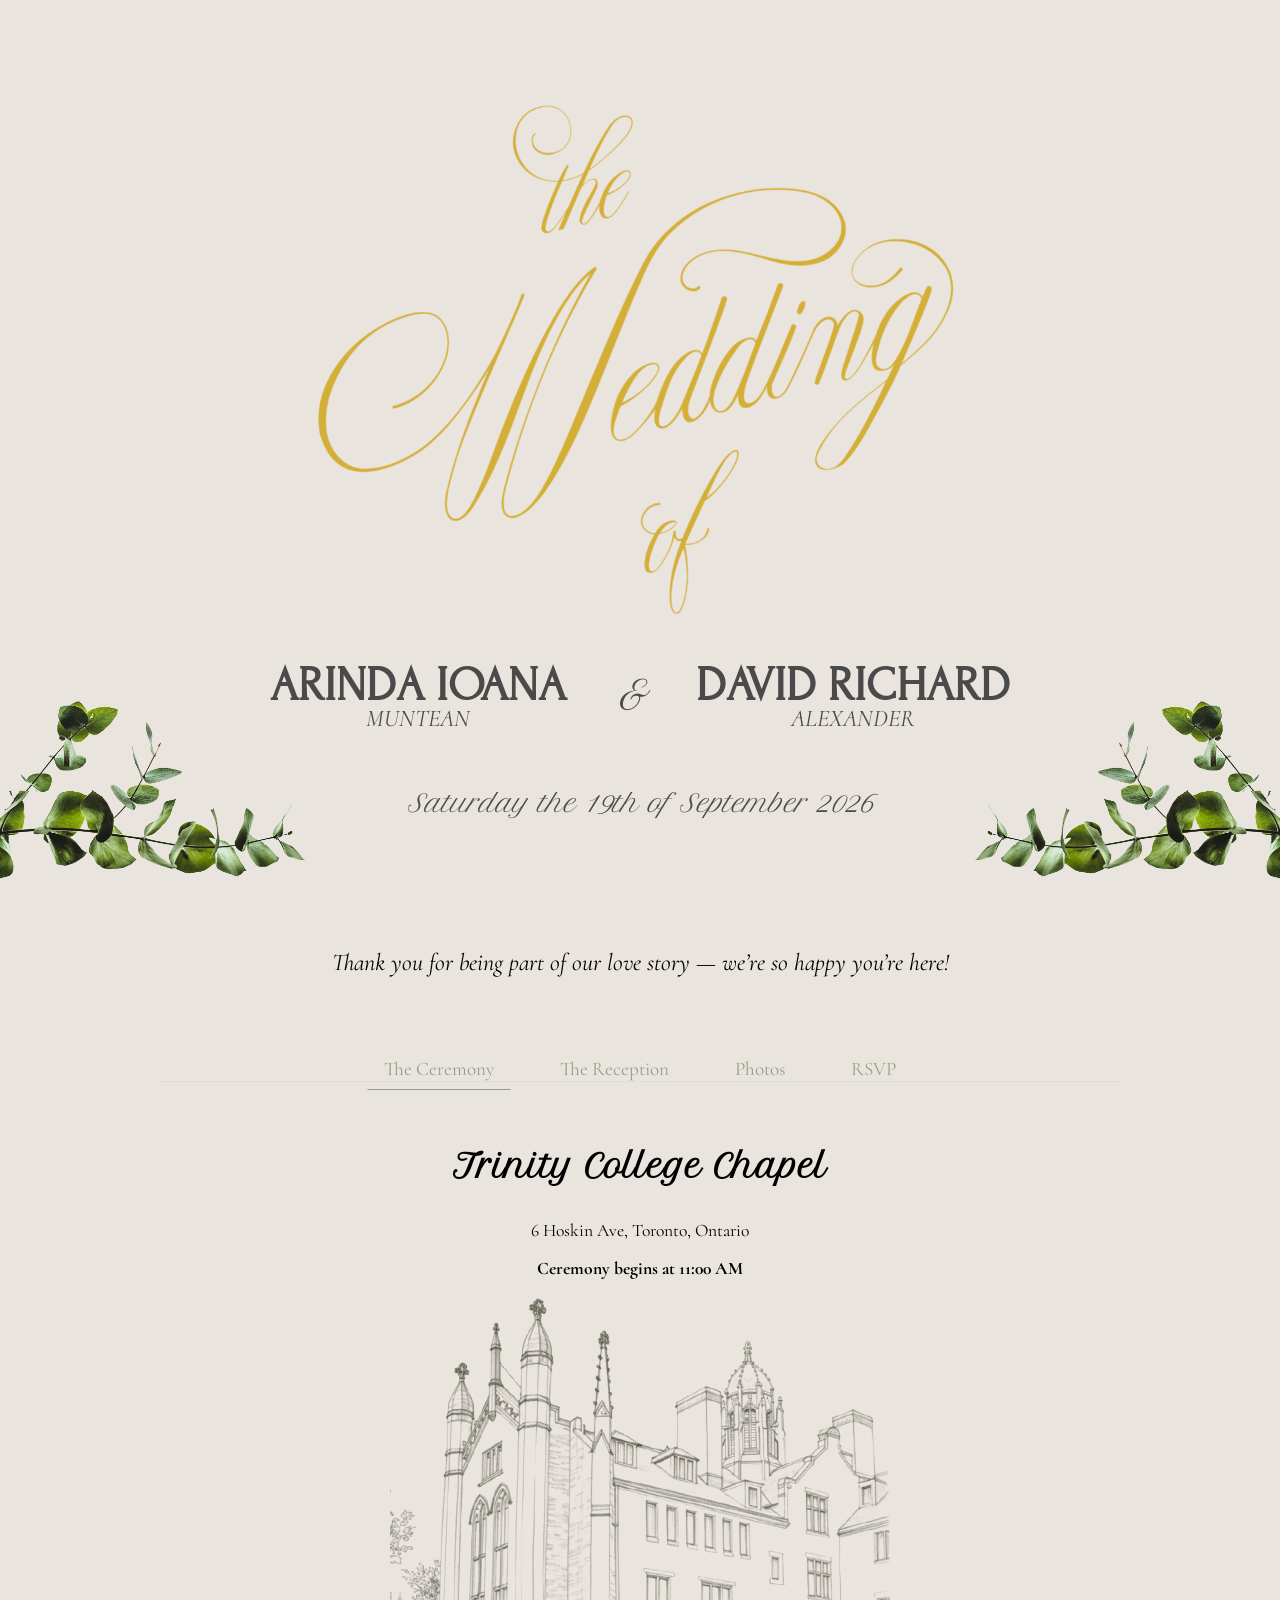
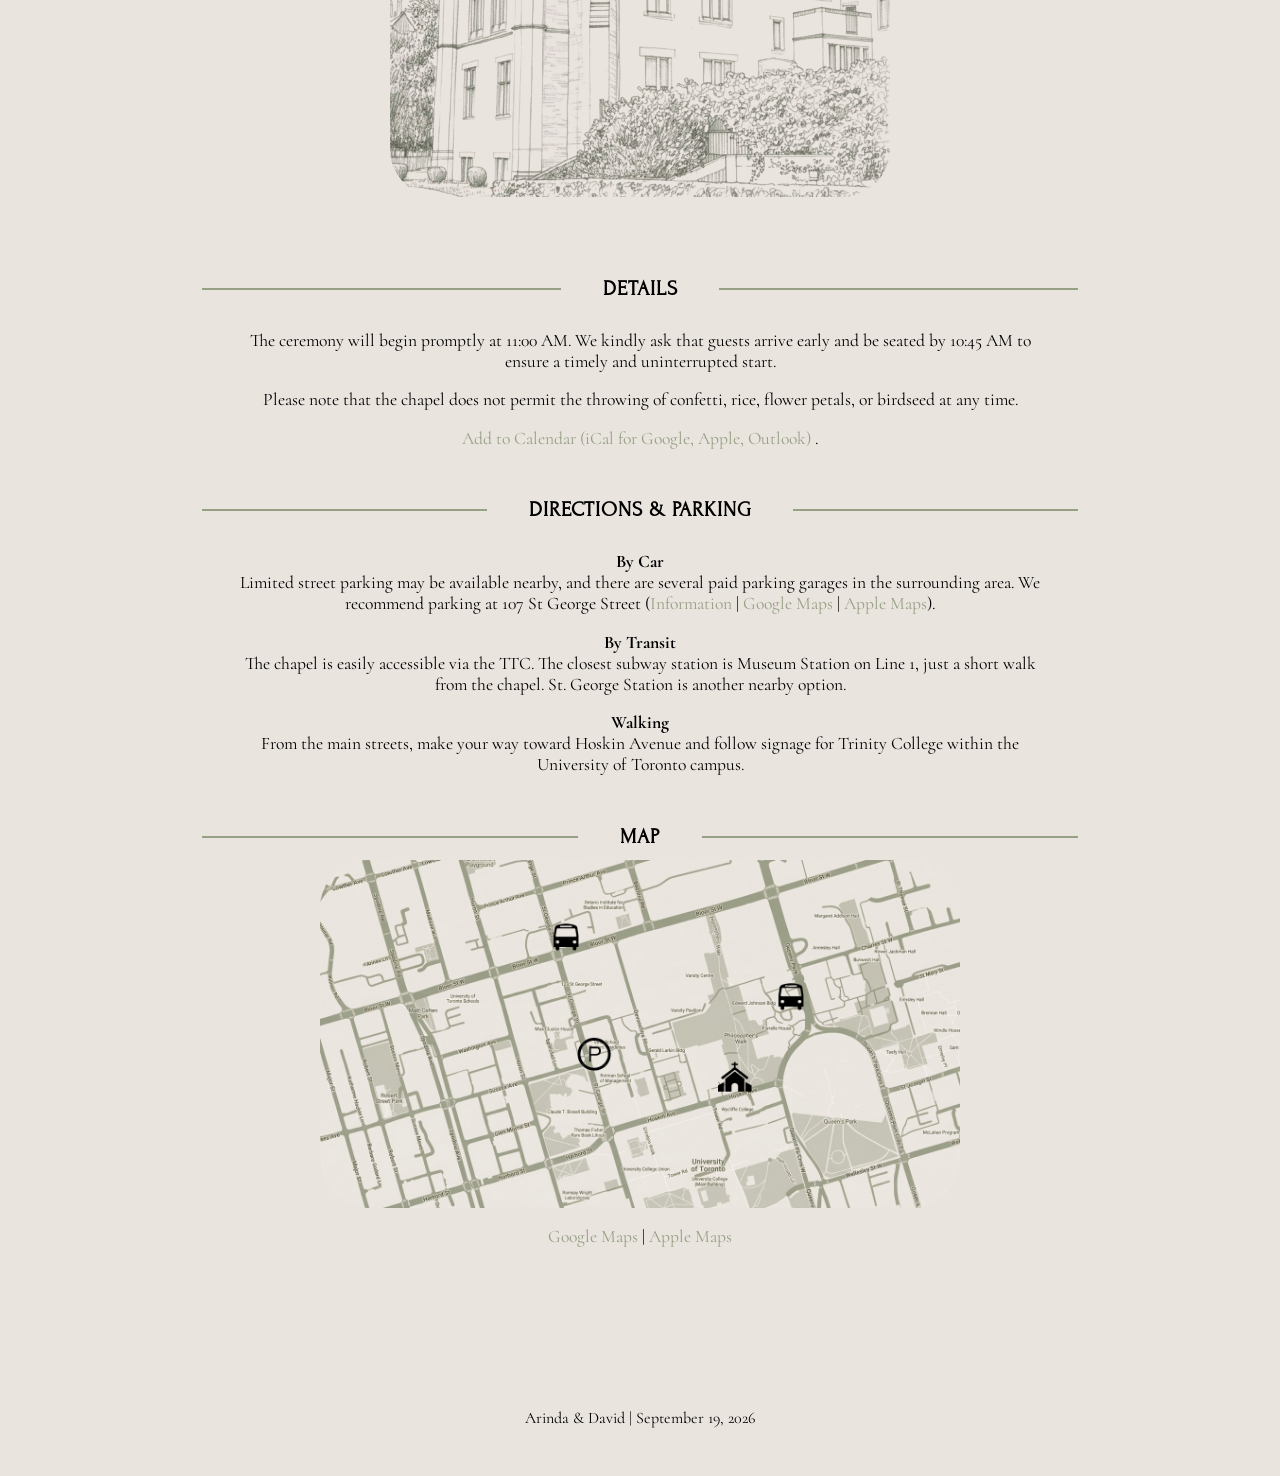
==== information.html @ 199ab69b "Mobile optimization" ====
<!DOCTYPE html>
<html lang="en">
<head>
    <meta charset="UTF-8">
    <meta name="viewport" content="width=device-width, initial-scale=1.0">
    <title>A&D | Invite</title>
    <link rel="stylesheet" href="style.css">
    <link rel="stylesheet" href="ceremony-layout.css">
    <!-- Isometric Grid CSS -->
    <link rel="stylesheet" href="photo_grid/css/normalize.css">
    <!--link rel="stylesheet" href="photo_grid/css/demo.css"-->
    <link rel="stylesheet" href="photo_grid/css/component.css">
    <link rel="stylesheet" href="https://cdnjs.cloudflare.com/ajax/libs/font-awesome/6.4.0/css/all.min.css">
    <link rel="preconnect" href="https://fonts.googleapis.com">
    <link rel="preconnect" href="https://fonts.gstatic.com" crossorigin>
    <link href="https://fonts.googleapis.com/css2?family=Cormorant:wght@400;700&family=Forum&family=Libre+Baskerville:wght@400;700&family=Petit+Formal+Script&display=swap" rel="stylesheet">
</head>
<body>
    <main>
        <section id="hero">
            <img src="images/main.png" alt="Main wedding illustration" class="hero-image">
            <!--div class="hero-image-wrapper">
                <img src="images/main.png" alt="Main wedding illustration" class="hero-image">
            </div-->
            <div class="names">
                <div class="name">
                    <div class="first-name">Arinda Ioana </div>
                    <div class="last-name">Muntean</div>
                </div>
                <span class="ampersand">&amp;</span>
                <div class="name">
                    <div class="first-name">David Richard</div>
                    <div class="last-name">Alexander</div>
                </div>
            </div>
            <br>
            <p class="ampersand" style="font-size: x-large;">Saturday the 19th of September 2026</p>
        </section>


        <p class="last-name" style="font-size: x-large; margin-top: 2em; margin-bottom: 2em;">Thank you for being part of our love story — we’re so happy you’re here!</p>


        <nav class="tab-nav">
            <ul>
                <li>
                    <a href="#ceremony" class="nav-link">
                        The Ceremony
                    </a>
                </li>
                <li>
                    <a href="#reception" class="nav-link">
                        The Reception
                    </a>
                </li>
                <li>
                    <a href="#photos" class="nav-link">
                        Photos
                    </a>
                </li>
                <li>
                    <a href="#registry" class="nav-link">
                        RSVP
                    </a>
                </li>
            </ul>
        </nav>

        <div class="tab-content">
            <section id="ceremony">
                <div class="ceremony-row">
                        <div class="ceremony-main-centered">
                            <div class="ceremony-title center-text" style="font-family: 'Petit Formal Script', cursive; font-size: 2rem; margin-bottom: 0.5em;">
                                <strong>Trinity College Chapel</strong>
                            </div>
                            <div class="ceremony-text center-text">
                                <p>6 Hoskin Ave, Toronto, Ontario</p>
                                <p><strong>Ceremony begins at 11:00 AM</strong></p>
                            </div>
                            <img src="images/chapel_main.png" alt="Trinity College Chapel" class="ceremony-image">
                        </div>
                </div>
                <div class="section-header"><span>Details </span></div>
                <div class="ceremony-details">
                    <p>The ceremony will begin promptly at 11:00 AM. We kindly ask that guests arrive early and be seated by 10:45 AM to ensure a timely and uninterrupted start.</p>
                    <p>Please note that the chapel does not permit the throwing of confetti, rice, flower petals, or birdseed at any time.</p>
                    <p><a href="wedding-invite.ics" download>Add to Calendar (iCal for Google, Apple, Outlook) </a>.</p>
                    <p>
                        
                    </p>
                </div>
                <div class="section-header"><span>Directions & Parking </span></div>
                <div class="ceremony-details">
                        <p><strong>By Car</strong><br> Limited street parking may be available nearby, and there are several paid parking garages in the surrounding area. We recommend parking at 107 St George Street (<a href="https://transportation.utoronto.ca/parking-at-107-stgeorge-st-rotman-school/" target="_blank" rel="noopener">Information </a> | <a href="https://maps.google.com/?q=Parking,+107+St+George+St,+Toronto,+Ontario" target="_blank" rel="noopener">Google Maps</a> | <a href="https://maps.apple.com/?address=107%20St%20George%20St,%20Toronto,%20Ontario" target="_blank" rel="noopener">Apple Maps</a>).</p>
                        <p><strong>By Transit</strong><br> The chapel is easily accessible via the TTC. The closest subway station is Museum Station on Line 1, just a short walk from the chapel. St. George Station is another nearby option.</p>
                        <p><strong>Walking</strong><br> From the main streets, make your way toward Hoskin Avenue and follow signage for Trinity College within the University of Toronto campus.</p>
                </div>
                <div class="section-header"><span>Map</span></div>
                <div class="ceremony-details">
                    <img src="images/chapel_location.png" alt="Trinity College Chapel" class="ceremony-image">
                    <p>
                        <a href="https://maps.google.com/?q=Trinity+College+Chapel,+6+Hoskin+Ave,+Toronto,+Ontario" target="_blank" rel="noopener">Google Maps</a> |
                        <a href="https://maps.apple.com/?address=6%20Hoskin%20Ave,%20Toronto,%20Ontario" target="_blank" rel="noopener">Apple Maps</a>
                    </p>
                </div>
            </section>

            <section id="reception">
                <div class="ceremony-row">
                        <div class="ceremony-main-centered">
                            <div class="ceremony-title center-text" style="font-family: 'Petit Formal Script', cursive; font-size: 2rem; margin-bottom: 0.5em;">
                                <strong>Oretta King West</strong>
                            </div>
                            <div class="ceremony-text center-text">
                                <p>633 King St W, Toronto, Ontario</p>
                                <p><strong>Festivities begin at 2:00 PM</strong></p>
                            </div>
                            <img src="images/reception_main.png" alt="Oretta King West" class="ceremony-image">
                        </div>
                </div>
                <div class="section-header"><span>Details </span></div>
                <div class="ceremony-details">
                    <p>We’re excited to continue the celebration at Oretta, in Toronto’s King West neighbourhood. </p>
                    <p>The reception will begin at 2:00 PM and will include a cocktail hour, followed by a late lunch and dessert. The celebration will conclude at 6:00 PM. We look forward to celebrating, dining, and spending a joyful afternoon together!</p>
                    <p>
                        <a href="reception-invite.ics" download>Add to Calendar (Google, Apple, Outlook)</a>
                    </p>
                </div>
                <div class="section-header"><span>Directions & Parking </span></div>
                <div class="ceremony-details">
                        <p><strong>By Car</strong><br> Oretta is located on King Street West, near Bathurst Street. A public underground parking garage is available just east of the venue at 621 King Street West - Lot #505. Additional parking is available in a garage attached to 650 King Street West - Lot #504, adjacent to the venue.</p>
                        <p><strong>By Transit</strong><br> The venue is accessible via the TTC. The King streetcar runs along King Street West and stops within a short walk of the venue.</p>
                </div>
                <div class="section-header"><span>Map</span></div>
                <div class="ceremony-details">
                    <img src="images/reception_location.png" alt="Trinity College Chapel" class="ceremony-image">
                    <p>
                        <a href="https://maps.google.com/?q=Oretta+King+West,+633+King+St+W,+Toronto,+Ontario" target="_blank" rel="noopener">Google Maps</a> |
                        <a href="https://maps.apple.com/?address=633%20King%20St%20W,%20Toronto,%20Ontario" target="_blank" rel="noopener">Apple Maps</a>
                    </p>
                </div>
            </section>

            <section id="photos" style="max-width: 100%;">
                <div class="ceremony-row">
                        <div class="ceremony-main-centered">
                            <div class="ceremony-title center-text" style="font-family: 'Petit Formal Script', cursive; font-size: 2rem; margin-bottom: 0.5em;">
                                <strong>Photos</strong>
                            </div>
                            <div class="ceremony-text center-text">
                                <p>We’ll be sharing a photo gallery below —please feel free to upload your own photos from the day. Stay tuned as we’ll also be adding our photos once they’re ready!</p>
                            </div>
                        </div>
                </div>
                <div class="ceremony-details section--intro" style="overflow:hidden;">
                    <div class="isolayer isolayer--deco1 isolayer--shadow">
					<ul class="grid">
						<li class="grid__item">
							<a class="grid__link" href="photo_grid/img/1.jpg"><div class="layer"></div><div class="layer"></div><div class="layer"></div><img class="grid__img layer" src="img/Dribbble/1.png" alt="01" /></a>
						</li>
						<li class="grid__item">
							<a class="grid__link" href="photo_grid/img/2.jpg"><div class="layer"></div><div class="layer"></div><div class="layer"></div><img class="grid__img layer" src="img/Dribbble/2.png" alt="02" /></a>
						</li>
						<li class="grid__item">
							<a class="grid__link" href="photo_grid/img/3.jpg"><div class="layer"></div><div class="layer"></div><div class="layer"></div><img class="grid__img layer" src="img/Dribbble/3.png" alt="03" /></a>
						</li>
						<li class="grid__item">
							<a class="grid__link" href="photo_grid/img/4.jpg"><div class="layer"></div><div class="layer"></div><div class="layer"></div><img class="grid__img layer" src="img/Dribbble/4.png" alt="04" /></a>
						</li>
						<li class="grid__item">
							<a class="grid__link" href="photo_grid/img/5.jpg"><div class="layer"></div><div class="layer"></div><div class="layer"></div><img class="grid__img layer" src="img/Dribbble/5.png" alt="05" /></a>
						</li>
						<li class="grid__item">
							<a class="grid__link" href="photo_grid/img/6.jpg"><div class="layer"></div><div class="layer"></div><div class="layer"></div><img class="grid__img layer" src="img/Dribbble/6.png" alt="06" /></a>
						</li>
						<li class="grid__item">
							<a class="grid__link" href="photo_grid/img/7.jpg"><div class="layer"></div><div class="layer"></div><div class="layer"></div><img class="grid__img layer" src="img/Dribbble/7.png" alt="07" /></a>
						</li>
						<li class="grid__item">
							<a class="grid__link" href="photo_grid/img/8.jpg"><div class="layer"></div><div class="layer"></div><div class="layer"></div><img class="grid__img layer" src="img/Dribbble/8.png" alt="08" /></a>
						</li>
						<li class="grid__item">
							<a class="grid__link" href="photo_grid/img/9.jpg"><div class="layer"></div><div class="layer"></div><div class="layer"></div><img class="grid__img layer" src="img/Dribbble/9.png" alt="09" /></a>
						</li>
						<li class="grid__item">
							<a class="grid__link" href="photo_grid/img/2.jpg"><div class="layer"></div><div class="layer"></div><div class="layer"></div><img class="grid__img layer" src="img/Dribbble/2.png" alt="02" /></a>
						</li>
						<li class="grid__item">
							<a class="grid__link" href="photo_grid/img/3.jpg"><div class="layer"></div><div class="layer"></div><div class="layer"></div><img class="grid__img layer" src="img/Dribbble/3.png" alt="03" /></a>
						</li>
						<li class="grid__item">
							<a class="grid__link" href="photo_grid/img/4.jpg"><div class="layer"></div><div class="layer"></div><div class="layer"></div><img class="grid__img layer" src="img/Dribbble/4.png" alt="04" /></a>
						</li>
						<li class="grid__item">
							<a class="grid__link" href="photo_grid/img/5.jpg"><div class="layer"></div><div class="layer"></div><div class="layer"></div><img class="grid__img layer" src="img/Dribbble/5.png" alt="05" /></a>
						</li>
						<li class="grid__item">
							<a class="grid__link" href="photo_grid/img/6.jpg"><div class="layer"></div><div class="layer"></div><div class="layer"></div><img class="grid__img layer" src="img/Dribbble/6.png" alt="06" /></a>
						</li>
						<li class="grid__item">
							<a class="grid__link" href="photo_grid/img/7.jpg"><div class="layer"></div><div class="layer"></div><div class="layer"></div><img class="grid__img layer" src="img/Dribbble/7.png" alt="07" /></a>
						</li>
						<li class="grid__item">
							<a class="grid__link" href="photo_grid/img/8.jpg"><div class="layer"></div><div class="layer"></div><div class="layer"></div><img class="grid__img layer" src="img/Dribbble/8.png" alt="08" /></a>
						</li>
						<li class="grid__item">
							<a class="grid__link" href="photo_grid/img/9.jpg"><div class="layer"></div><div class="layer"></div><div class="layer"></div><img class="grid__img layer" src="img/Dribbble/9.png" alt="09" /></a>
						</li>
					</ul>
				</div>
                </div>
            </section>

            <section id="registry">
                <div class="ceremony-row">
                        <div class="ceremony-main-centered">
                            <div class="ceremony-title center-text" style="font-family: 'Petit Formal Script', cursive; font-size: 2rem; margin-bottom: 0.5em;">
                                <strong>RSVP </strong>
                            </div>
                        </div>
                </div>
                <iframe src="https://docs.google.com/forms/d/e/1FAIpQLSf01yxy4cEgPoryrVy4iQSSly7AYIPnS_Kh8dmJmIRhdH-U6Q/viewform?embedded=true" width="100%" style="min-width:0; border:none; height:80vh;" frameborder="0" marginheight="0" marginwidth="0">Loading…</iframe>
                <!-- Placeholder for registry logos -->
            </section>
        </div>
        
        <!--section id="rsvp">
            <h2>Kindly RSVP by [Date]</h2>
            <a href="#" class="button">RSVP ONLINE</a>
        </section-->

    </main>
    <!-- Absolutely positioned flower image at the bottom left of the body -->
    
    <footer>
        <p style="text-align: center; width: 100%;">Arinda &amp; David | September 19, 2026</p>
    </footer>

    <img src="images/flower_left.png" alt="Flower" style="position: absolute; left: 0; bottom: 0; max-height: 250px; max-width: 400px; z-index: 10; pointer-events: none;" />
    <img src="images/flower_right.png" alt="Flower" style="position: absolute; right: 0; bottom: 0; max-height: 250px; max-width: 400px; z-index: 10; pointer-events: none;" />

        <script src="script.js"></script>
        <!-- Isometric Grid JS -->
        <script src="photo_grid/js/modernizr.custom.js"></script>
        <script src="photo_grid/js/imagesloaded.pkgd.min.js"></script>
        <script src="photo_grid/js/masonry.pkgd.min.js"></script>
        <script src="photo_grid/js/dynamics.min.js"></script>
        <script src="photo_grid/js/classie.js"></script>
        <script src="photo_grid/js/main.js"></script>
        <script>
        // Initialize IsoGrid for the .isolayer--deco1 grid in the #photos section
        document.addEventListener('DOMContentLoaded', function() {
            var deco1 = document.querySelector('#photos .isolayer--deco1');
            if (deco1 && typeof IsoGrid !== 'undefined') {
                new IsoGrid(deco1, {
                    // Raised the grid by increasing the negative translateY value
                    transform : 'translateX(33vw) translateY(-1000px) rotateX(45deg) rotateZ(45deg)',
                    stackItemsAnimation : {
                        properties : function(pos) {
                            return {
                                translateZ: (pos+1) * 30,
                                rotateZ: Math.floor(Math.random() * 9) - 4
                            };
                        },
                        options : function(pos, itemstotal) {
                            return {
                                type: dynamics.bezier,
                                duration: 500,
                                points: [{"x":0,"y":0,"cp":[{"x":0.2,"y":1}]},{"x":1,"y":1,"cp":[{"x":0.3,"y":1}]}],
                                delay: (itemstotal-pos-1)*40
                            };
                        }
                    }
                });
            }
        });
        </script>
</body>
</html>
---- style.css ----
/* Shimmer effect for hero-image */
.hero-image-wrapper {
    position: relative;
    display: inline-block;
    overflow: hidden;
    z-index: 1;
}
.hero-image-wrapper::after {
    content: "";
    position: absolute;
    top: 0;
    left: 0;
    width: 100%;
    height: 100%;
    background: linear-gradient(-45deg, rgba(255,255,255,0) 40%, rgba(255,255,255,0.7) 50%, rgba(255,255,255,0) 60%);
    background-size: 300%;
    background-position-x: 100%;
    pointer-events: none;
    z-index: 2;
    opacity: 1;
    animation: shimmer 1.5s infinite linear;
}

@keyframes shimmer {
    to {
        background-position-x: 0%;
    }
}
/* Ensure all images keep aspect ratio and do not stretch */
img, .ceremony-image, .grid__img {
    max-width: 100%;
    height: auto !important;
    object-fit: contain;
    display: block;
}
/* Responsive Registry iframe */

#registry {
    display: flex;
    flex-direction: column;
    align-items: center;
    padding-left: 8px;
    padding-right: 8px;
}

#registry iframe {
    display: block;
    margin: 0 auto;
    width: 100%;
    max-width: 600px;
    box-sizing: border-box;
    border-radius: 8px;
}

@media (max-width: 650px) {
    #registry iframe {
        max-width: 100%;
        min-width: 0;
    }
}
/* Hide flower images on mobile */
@media (max-width: 600px) {
    img[alt="Flower"] {
        display: none !important;
    }
}
/* Add space between names and date */
.names {
    margin-bottom: 1.2em;
}
/* Set ampersand font to Petit Formal Script */
.ampersand {
    font-family: 'Petit Formal Script', cursive;
    font-size: 3rem;
    line-height: 1;
}
/* Set specific fonts for first-name and last-name */
.first-name {
    font-family: 'Forum', serif;
}
.last-name {
    font-family: 'Cormorant', serif;
}
:root {
    --background-color: #EAE4DF;
    --font-color: #000000;
    --accent-color: #96A085;
    --header-font: 'Forum', serif;
    --body-font: 'Cormorant', serif; /* Using substitute font */
    --details-font: 'Cormorant', serif;
}

body {
    background-color: var(--background-color);
    color: var(--font-color);
    font-family: var(--body-font);
    margin: 0;
    text-align: center;
}

h1, h2, h3, h4, h5, h6 {
    font-family: var(--header-font);
}

a {
    color: var(--accent-color);
    text-decoration: none;
}

.tab-nav {
    padding: 2rem 1rem 0;
}

.tab-nav ul {
    list-style: none;
    padding: 0;
    margin: 0;
    display: flex;
    justify-content: center;
    gap: 2rem;
}

.tab-nav ul li a {
    font-family: var(--details-font);
    font-size: 1.2rem;
    padding: 0.5rem 1rem;
    border: 1px solid transparent;
}

.tab-nav ul li a.active {
    border-bottom: 1px solid var(--accent-color);
    color: var(--accent-color);
}

main section {
    padding: 4rem 2rem;
    text-align: center;
}

.tab-content > section {
    border-top: 1px solid #ddd;
}

#hero {
    height: 100vh; /* Set hero section to full viewport height */
    display: flex;
    flex-direction: column;
    justify-content: center; /* Center content vertically */
    align-items: center; /* Center content horizontally */
    padding: 0; /* Remove extra padding */
    margin: 0; /* Remove extra margin */
}

.names {
    display: flex;
    justify-content: center;
    align-items: center;
    gap: 2rem; /* Increased spacing between elements */
    font-family: 'Cormorant', serif; /* Updated font family */
    font-size: 2rem; /* Base font size */
    color: #4a4a4a; /* Neutral dark color */
}

.name {
    font-size: 3rem; /* Larger font size for names */
    font-weight: 700; /* Bold font for names */
    text-transform: uppercase; /* Uppercase for names */
}

.ampersand {
    font-size: 2.5rem; /* Slightly larger font size for ampersand */
    font-style: italic; /* Italic style for ampersand */
    color: #4a4a4a; /* Match color with names */
    margin: 0 1rem; /* Add spacing around the ampersand */
}

.hero-image {
    display: block;
    margin: 0 auto 2rem;
    max-width: 750px;
    height: auto;
    transition: transform 0.3s ease-in-out;
}

.hero-image:hover {
    transform: scale(1.02); /* Apply a slight zoom effect */
}

#where-when .details {
    max-width: 600px;
    margin: 0 auto;
}

.button {
    background-color: var(--accent-color);
    color: white;
    padding: 1rem 2rem;
    text-decoration: none;
    font-family: var(--header-font);
    text-transform: uppercase;
    letter-spacing: 2px;
    display: inline-block;
    margin-top: 1rem;
    border: none;
}

.button:hover {
    background-color: #838d75; /* A slightly darker shade for hover */
}

footer {
    padding: 2rem;
    font-family: var(--details-font);
}

main {
    max-width: 960px;
    margin: 0 auto;
}

/* Styles for first and last names */
.first-name {
    font-size: 3rem; /* Larger font size for first names */
    font-weight: 700;
    text-transform: uppercase;
}

.last-name {
    font-size: 1.5rem; /* Smaller font size for last names */
    font-style: italic;
    font-weight: 400;
    margin-top: -0.5rem; /* Adjust spacing between first and last names */
    text-align: center;
}

/* Responsive styles for mobile devices */
@media (max-width: 768px) {
    .names {
        flex-direction: column;
        gap: 0.5rem; /* Reduce spacing between elements */
    }

    .name {
        font-size: 2rem; /* Smaller font size for names */
    }

    .ampersand {
        font-size: 2rem; /* Adjust ampersand size */
        margin: 0; /* Remove extra spacing */
    }

    .first-name {
        font-size: 2rem; /* Adjust first name size */
    }

    .last-name {
        font-size: 1rem; /* Adjust last name size */
        margin-top: -0.2rem; /* Adjust spacing between first and last names */
    }

    #hero {
        padding: 3rem 1rem; /* Reduce padding for smaller screens */
    }

    .hero-image {
        max-width: 100%; /* Ensure image fits within screen */
    }

    #where-when .details {
        padding: 1rem;
    }

    .tab-nav ul {
        flex-wrap: wrap; /* Allow navigation items to wrap */
        gap: 1rem; /* Reduce spacing between nav items */
    }

    .button {
        padding: 0.8rem 1.5rem; /* Adjust button size */
        font-size: 1rem; /* Adjust button font size */
    }
}
---- ceremony-layout.css ----
@media (max-width: 768px) {
    .section-header {
        flex-direction: row;
    }
    .section-header::before,
    .section-header::after {
        content: "";
        flex: 1 1 0;
        border-bottom: 2px solid var(--accent-color);
        margin: 0 0.5em;
        min-width: 24px;
        height: 0;
        display: block;
    }
}
.ceremony-col.ceremony-text {
    text-align: left;
}
.ceremony-main-centered {
    display: flex;
    flex-direction: column;
    align-items: center;
    justify-content: center;
    margin-bottom: 2.5rem;
    width: 100vw;
    max-width: 100vw;
    margin-left: 0;
    margin-right: 0;
    padding-left: 0;
    padding-right: 0;
}
.center-text {
    text-align: center;
}
.circle-crop {
    border-radius: 24px;
    object-fit: cover;
    width: 360px;
    height: 360px;
    box-shadow: 0 4px 8px rgba(0,0,0,0.08);
    display: block;
    margin: 0 auto;
}
/* Ceremony Section - Sketch Style Layout */
.ceremony-row {
    display: flex;
    align-items: flex-start;
    gap: 2rem;
    margin-bottom: 2.5rem;
    max-width: 800px;
    margin-left: auto;
    margin-right: auto;
}
.ceremony-col {
    flex: 1;
}
.ceremony-img {
    flex: 0 0 220px;
    display: flex;
    align-items: flex-start;
}
.ceremony-image {
    height: 400px;
    max-height: 75%;
    width: auto;
    max-width: 80%;
    display: block;
    margin-left: auto;
    margin-right: auto;
    border-radius: 48px;
    overflow: hidden;
}
.location-image {
    width: 100%;
    max-width: 400px;
    height: auto;
    border-radius: 8px;
    box-shadow: 0 4px 8px rgba(0,0,0,0.08);
}

.ceremony-image.circle-crop {
    border-radius: 24px !important;
    object-fit: cover !important;
    width: 360px !important;
    height: 360px !important;
    display: block;
    margin: 0 auto;
}
.ceremony-text {
    font-size: 1.1rem;
    font-family: var(--body-font);
}
.ceremony-text.center-text {
    text-align: center;
    margin-left: auto;
    margin-right: auto;
}
.section-header {
    display: flex;
    align-items: center;
    justify-content: center;
    font-family: var(--header-font);
    font-size: 1.3rem;
    font-weight: 700;
    text-transform: uppercase;
    letter-spacing: 1px;
    margin-bottom: 0.7rem;
    color: var(--font-color);
    gap: 1em;
}

.section-header span {
    display: inline-block;
    padding: 0 0.5em;
}

.section-header::before,
.section-header::after {
    content: "";
    flex: 1 1 0;
    border-bottom: 2px solid var(--accent-color);
    margin: 0 0.5em;
}

.ceremony-details {
    max-width: 800px;
    margin: 0 auto 2rem auto;
    text-align: center !important;
    font-size: 1.1rem;
    font-family: var(--body-font);
    overflow: hidden;
}
.ceremony-details .button {
    margin-top: 1.2rem;
}
@media (max-width: 768px) {
    .ceremony-row {
        flex-direction: column;
        align-items: center;
        gap: 1.2rem;
    }
    .ceremony-img {
        max-width: 90vw;
        margin-bottom: 1rem;
    }
    .ceremony-text, .ceremony-details {
            text-align: center !important;
        }
    .section-header {
        text-align: center;
    }
}
---- photo_grid/css/component.css ----
body {
	overflow-x: hidden;
}

.pseudo-scroller {
	pointer-events: none;
}

.isolayer {
	position: relative;
	top: auto;
	left: auto;
	-webkit-transform-origin: 50% 100%;
	transform-origin: 50% 100%;
}

.js .grid,
.js .grid__item,
.js .grid__link {
	-webkit-transform-style: preserve-3d;
	transform-style: preserve-3d;
}

.grid {
	position: relative;
	margin: 0 auto;
	padding: 0;
	list-style: none;
}

.grid__item {
	width: 300px;
}

.js .grid__item {
	-webkit-backface-visibility: hidden;
	backface-visibility: hidden;
}

.grid__link {
	position: relative;
	z-index: 1;
	display: block;
}

.grid__img {
	display: block;
	max-width: 100%;
}

.grid__title {
	font-size: 0.65em;
	font-weight: 600;
	position: absolute;
	z-index: -1;
	bottom: 0;
	width: 100%;
	text-align: center;
	letter-spacing: 2px;
	text-transform: uppercase;
	opacity: 0;
	color: #fff;
	-webkit-transform: translate3d(0,-20px,0);
	transform: translate3d(0,-20px,0);
	-webkit-transition: -webkit-transform 0.3s, opacity 0.3s;
	transition: transform 0.3s, opacity 0.3s;
}

.grid__item:hover .grid__title {
	opacity: 1;
	-webkit-transform: translate3d(0,0,0);
	transform: translate3d(0,0,0);
}

.layer {
	position: relative;
	display: block;
}

.layer:not(:first-child) {
	position: absolute;
	top: 0;
	left: 0;
}

/* Shadow effect */
.isolayer--shadow .grid__link::before {
	content: '';
	position: absolute;
	z-index: -1;
	top: 5px;
	right: 5px;
	bottom: 5px;
	left: 5px;
	opacity: 0.6;
	background: rgba(0,0,0,0.8);
	box-shadow: 0 0 0 0 rgba(0,0,0,0.8);
	-webkit-transform: translateZ(-1px) scale(0.95);
	transform: translateZ(-1px) scale(0.95);
	-webkit-transition: transform 0.3s, opacity 0.3s, box-shadow 0.3s;
	transition: transform 0.3s, opacity 0.3s, box-shadow 0.3s;
	-webkit-backface-visibility: hidden;
	backface-visibility: hidden;
}

.isolayer--shadow .grid__item:hover .grid__link::before {
	opacity: 0.2;
	box-shadow: 0 0 20px 10px rgba(0,0,0,0.8);
	-webkit-transform: translateZ(-1px) scale(1);
	transform: translateZ(-1px) scale(1);
}

/* All individual isometric grid layouts (static and scrollable) */
.isolayer--scroll1 {
	width: 70vw;
	max-width: 1200px;
	height: calc(100vh - 280px);
}

.isolayer--scroll1 .grid__item {
	width: 300px;
	padding: 15px;
}

.isolayer--deco1 {
	width: 1200px;
	height: 900px;
}

.isolayer--deco1 .grid__link .layer:first-child:not(img) {
	background: #ac5cf5;
}

.isolayer--deco1 .grid__link .layer:nth-child(2):not(img) {
	background: #5db4eb;
}

.isolayer--deco1 .grid__link .layer:nth-child(3):not(img) {
	background: #5debb4;
}

.isolayer--deco1 .grid__link div.layer {
	width: 370px;
	height: 270px;
	opacity: 0.4;
}

.isolayer--deco1 .grid__item {
	width: 400px;
	height: 300px;
	padding: 15px;
}

.isolayer--deco1 .grid__item:nth-child(2) {
	margin-top: 150px;
}

.isolayer--deco2 {
	width: 1200px;
	height: 100vh;
}

.isolayer--deco2 .grid__item {
	padding: 20px;
}

.isolayer--deco2 .grid__link {
	-webkit-transform-style: flat;
	transform-style: flat;
	transform: translate3d(0,0,0);
}

.isolayer--deco2 .grid__link .layer {
	border: 20px solid #fff;
	border-width: 40px 20px;
	box-shadow: -1px 1px 5px rgba(0,0,0,0.08);
}

.isolayer--deco3 {
	width: 960px;
	height: 500px;
}

.isolayer--deco3 .grid__item {
	width: 240px;
	height: 320px;
	padding: 0;
}

.isolayer--deco3 .grid__item:nth-child(2),
.isolayer--deco3 .grid__item:nth-child(4) {
	margin-top: -160px;
}

.isolayer--deco3 .grid__link,
.isolayer--deco3 .layer {
	width: 100%;
	height: 100%;
}

.isolayer--deco3 .layer {
	text-align: center;
	background: #fff;
	-webkit-transform-origin: 0% 50%;
	transform-origin: 0% 50%;
}

.isolayer--deco3 .grid__link:hover .layer:not(:first-child) {
	box-shadow: 2px 0 2px rgba(0,0,0,0.1);
}

.isolayer--deco3 .grid__item:nth-child(2n) .layer {
	background: #f7d2dc;
}

.isolayer--deco3 .grid__item:nth-child(3n) .layer {
	background: #fff0f3;
}

.isolayer--deco3 .grid__item:nth-child(4n) .layer {
	background: #e9c5cc;
}

.isolayer--deco3 .grid__item:nth-child(5n) .layer {
	background: #d6cbcd;
}

.isolayer--deco3 .grid__item:nth-child(7n) .layer {
	background: #ffc9d8;
}

.isolayer--deco3 .layer {
	width: 100%;
	height: 100%;
}

.isolayer--deco3 .decoletter {
	font-size: 6em;
	font-weight: 900;
	line-height: 1;
	display: block;
	padding: 70px 0 0 0;
	color: #000;
	color: #000;
}

.isolayer--deco3 .deconumber {
	font-size: 3em;
	display: block;
	color: #000;
}

.isolayer--deco4 {
	width: 1000px;
	height: 900px;
}

.isolayer--deco4 .grid__item {
	padding: 15px;
}

.isolayer--deco4 .grid__link .layer:first-child:not(img) {
	background: #ac5cf5;
}

.isolayer--deco4 .grid__link .layer:nth-child(2):not(img) {
	background: #5db4eb;
}

.isolayer--deco4 .grid__link .layer:nth-child(3):not(img) {
	background: #5debb4;
}

.isolayer--deco4 .grid__link .layer {
	-webkit-transform-origin: 50% 100%;
	transform-origin: 50% 100%;
}

.isolayer--deco4 .grid__link div.layer {
	width: 270px;
	height: 203px;
	opacity: 0.4;
}

.isolayer--deco4 .grid__item {
	width: 300px;
	height: 225px;
	padding: 15px;
}

/* Flip effect for the scrollable grid */

.js .grid--effect-flip .grid__item {
	opacity: 0;
}

.js .grid--effect-flip .grid__item.shown {
	opacity: 1;
}

.grid--effect-flip .grid__item.animate {
	-webkit-transform: translateY(800px);
	transform: translateY(800px);
	-webkit-animation: moveUp 1s cubic-bezier(0.2,1,0.3,1) forwards;
	animation: moveUp 1s cubic-bezier(0.2,1,0.3,1) forwards;
}

@-webkit-keyframes moveUp {
	100% {
		opacity: 1; 
		-webkit-transform: translateY(0px);
		transform: translateY(0px);
	}
}

@keyframes moveUp {
	100% {
		opacity: 1; 
		-webkit-transform: translateY(0px);
		transform: translateY(0px);
	}
}

/* Loading effect */
.js .grid {
	opacity: 0;
	-webkit-transition: opacity 0.3s;
	transition: opacity 0.3s;
}

.js .grid.grid--loaded {
	opacity: 1;
}

.js body::after {
	content: '';
	position: fixed;
	z-index: 1000;
	top: 50%;
	left: 50%;
	width: 70px;
	height: 70px;
	margin: -35px 0 0 -35px;
	pointer-events: none;
	border: 3px solid #fff;
	border-right-color: #323f5c;
	border-radius: 50%;
	-webkit-transition: opacity 0.3s;
	transition: opacity 0.3s;
	-webkit-animation: rotateCircle 0.7s linear infinite forwards;
	animation: rotateCircle 0.7s linear infinite forwards;
}

@-webkit-keyframes rotateCircle {
	to {
		-webkit-transform: rotate(360deg);
		transform: rotate(360deg);
	}
}

@keyframes rotateCircle {
	to {
		-webkit-transform: rotate(360deg);
		transform: rotate(360deg);
	}
}


.js body.grid-loaded::after {
	opacity: 0;
}
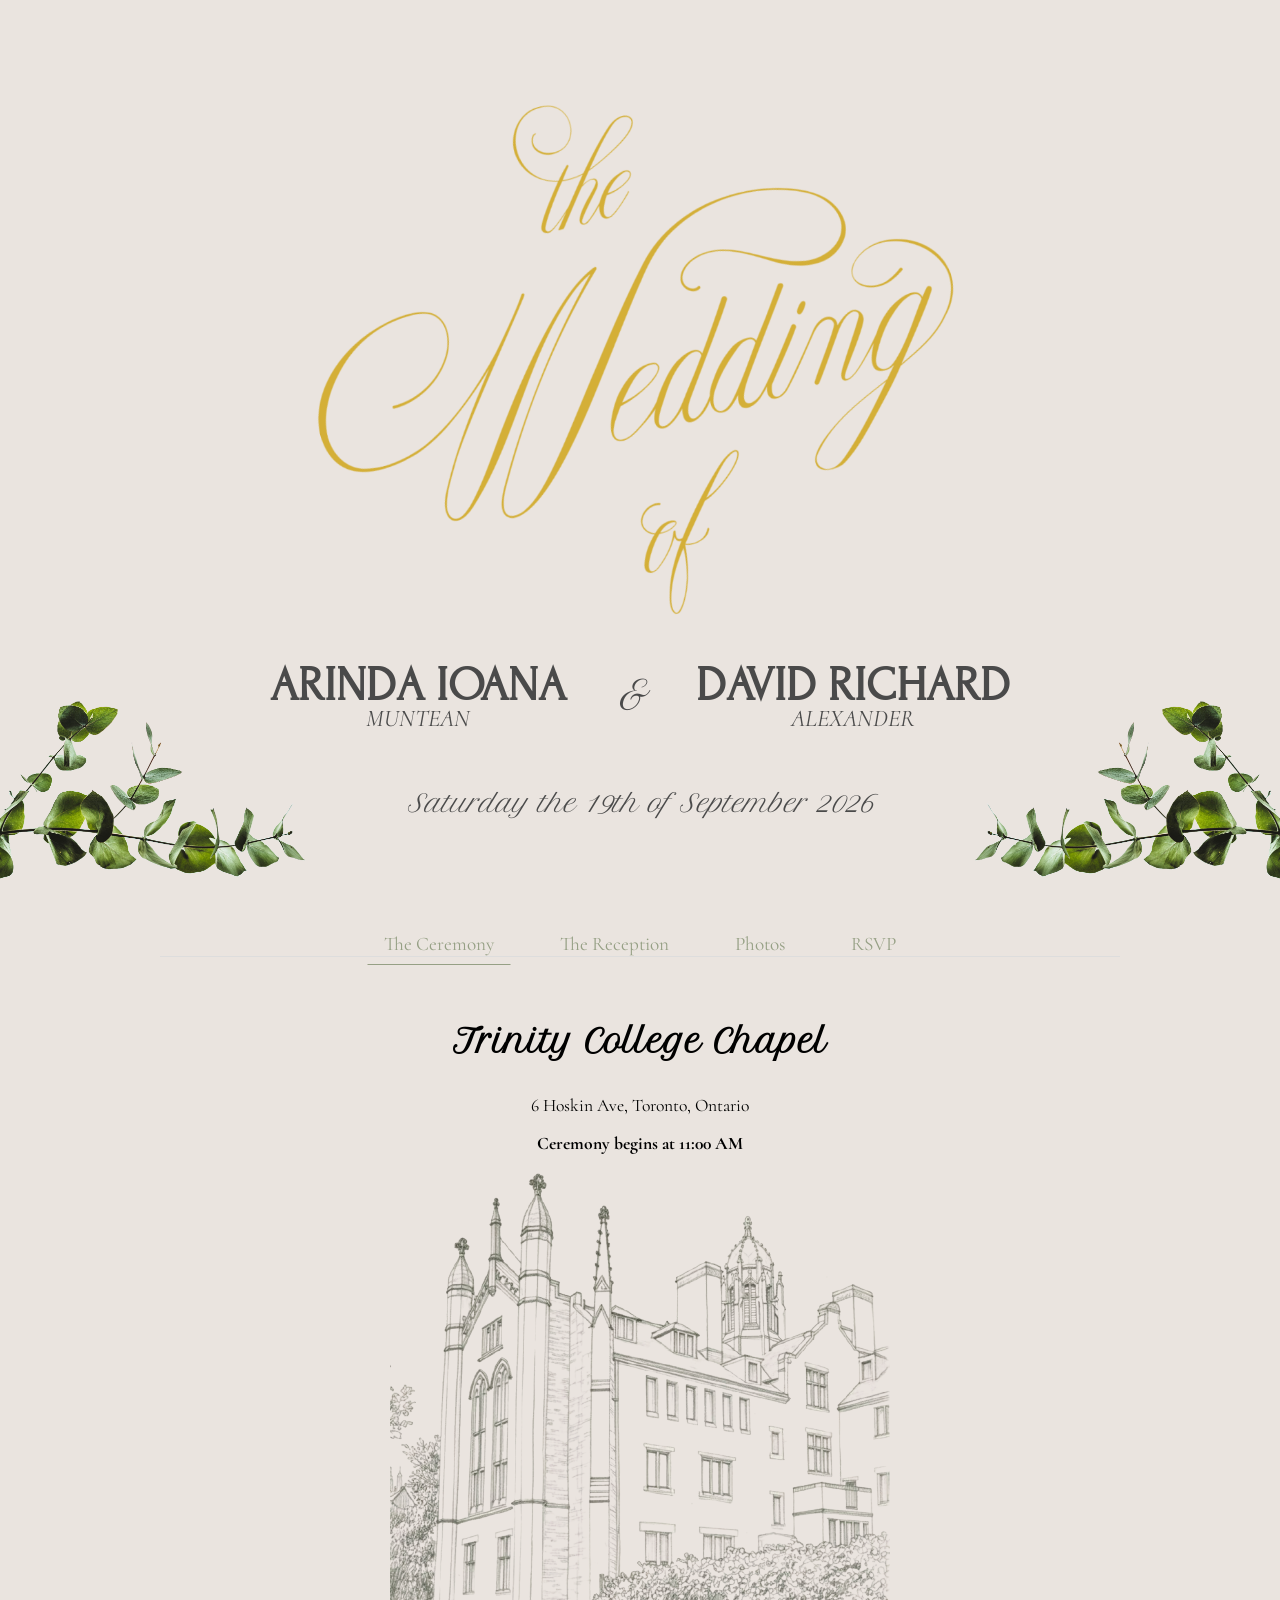
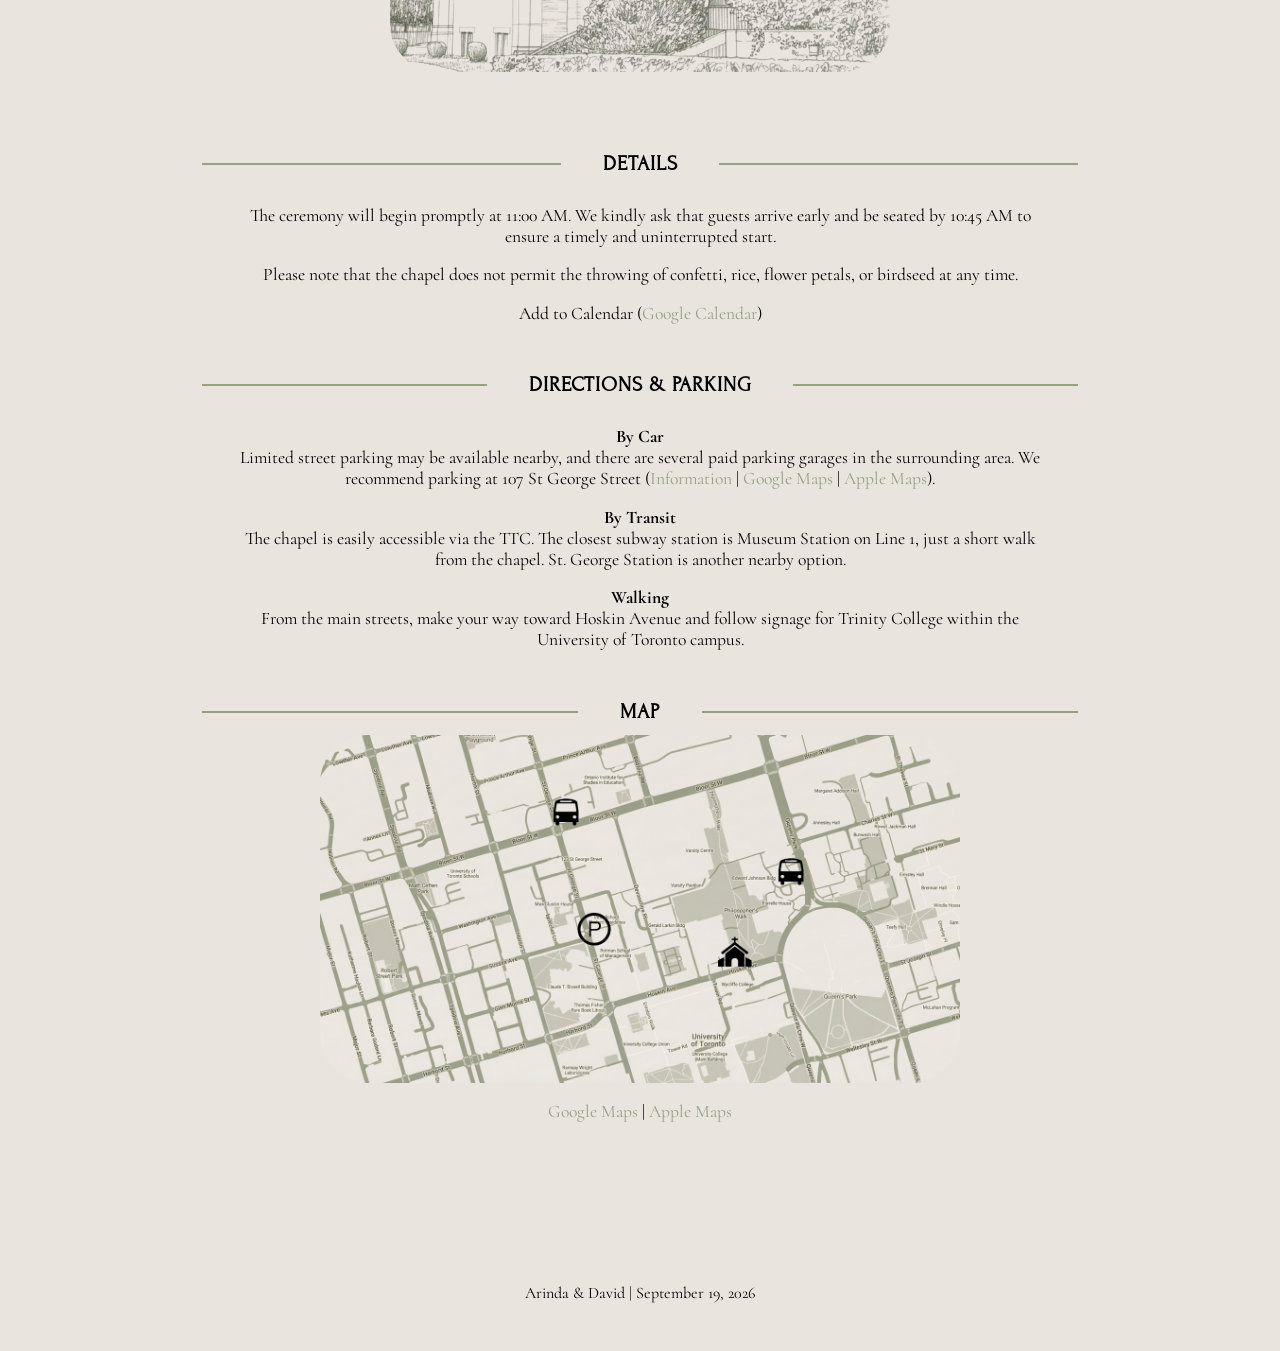
==== commit d3cdc79c: "Photo grid images & calendar links" ====
--- a/information.html
+++ b/information.html
@@ -36,11 +36,6 @@
             <br>
             <p class="ampersand" style="font-size: x-large;">Saturday the 19th of September 2026</p>
         </section>
-
-
-        <p class="last-name" style="font-size: x-large; margin-top: 2em; margin-bottom: 2em;">Thank you for being part of our love story — we’re so happy you’re here!</p>
-
-
         <nav class="tab-nav">
             <ul>
                 <li>
@@ -84,9 +79,8 @@
                 <div class="ceremony-details">
                     <p>The ceremony will begin promptly at 11:00 AM. We kindly ask that guests arrive early and be seated by 10:45 AM to ensure a timely and uninterrupted start.</p>
                     <p>Please note that the chapel does not permit the throwing of confetti, rice, flower petals, or birdseed at any time.</p>
-                    <p><a href="wedding-invite.ics" download>Add to Calendar (iCal for Google, Apple, Outlook) </a>.</p>
-                    <p>
-                        
+                    <p>
+                        Add to Calendar (<a href="https://calendar.app.google/kHMZiMxntRdYdCCa6" download>Google Calendar</a>)
                     </p>
                 </div>
                 <div class="section-header"><span>Directions & Parking </span></div>
@@ -123,7 +117,7 @@
                     <p>We’re excited to continue the celebration at Oretta, in Toronto’s King West neighbourhood. </p>
                     <p>The reception will begin at 2:00 PM and will include a cocktail hour, followed by a late lunch and dessert. The celebration will conclude at 6:00 PM. We look forward to celebrating, dining, and spending a joyful afternoon together!</p>
                     <p>
-                        <a href="reception-invite.ics" download>Add to Calendar (Google, Apple, Outlook)</a>
+                        Add to Calendar (<a href="https://calendar.app.google/NqZkJYv5bADCbUqq9" download>Google Calendar</a>)
                     </p>
                 </div>
                 <div class="section-header"><span>Directions & Parking </span></div>
@@ -156,55 +150,58 @@
                     <div class="isolayer isolayer--deco1 isolayer--shadow">
 					<ul class="grid">
 						<li class="grid__item">
-							<a class="grid__link" href="photo_grid/img/1.jpg"><div class="layer"></div><div class="layer"></div><div class="layer"></div><img class="grid__img layer" src="img/Dribbble/1.png" alt="01" /></a>
-						</li>
-						<li class="grid__item">
-							<a class="grid__link" href="photo_grid/img/2.jpg"><div class="layer"></div><div class="layer"></div><div class="layer"></div><img class="grid__img layer" src="img/Dribbble/2.png" alt="02" /></a>
-						</li>
-						<li class="grid__item">
-							<a class="grid__link" href="photo_grid/img/3.jpg"><div class="layer"></div><div class="layer"></div><div class="layer"></div><img class="grid__img layer" src="img/Dribbble/3.png" alt="03" /></a>
-						</li>
-						<li class="grid__item">
-							<a class="grid__link" href="photo_grid/img/4.jpg"><div class="layer"></div><div class="layer"></div><div class="layer"></div><img class="grid__img layer" src="img/Dribbble/4.png" alt="04" /></a>
-						</li>
-						<li class="grid__item">
-							<a class="grid__link" href="photo_grid/img/5.jpg"><div class="layer"></div><div class="layer"></div><div class="layer"></div><img class="grid__img layer" src="img/Dribbble/5.png" alt="05" /></a>
-						</li>
-						<li class="grid__item">
-							<a class="grid__link" href="photo_grid/img/6.jpg"><div class="layer"></div><div class="layer"></div><div class="layer"></div><img class="grid__img layer" src="img/Dribbble/6.png" alt="06" /></a>
-						</li>
-						<li class="grid__item">
-							<a class="grid__link" href="photo_grid/img/7.jpg"><div class="layer"></div><div class="layer"></div><div class="layer"></div><img class="grid__img layer" src="img/Dribbble/7.png" alt="07" /></a>
-						</li>
-						<li class="grid__item">
-							<a class="grid__link" href="photo_grid/img/8.jpg"><div class="layer"></div><div class="layer"></div><div class="layer"></div><img class="grid__img layer" src="img/Dribbble/8.png" alt="08" /></a>
-						</li>
-						<li class="grid__item">
-							<a class="grid__link" href="photo_grid/img/9.jpg"><div class="layer"></div><div class="layer"></div><div class="layer"></div><img class="grid__img layer" src="img/Dribbble/9.png" alt="09" /></a>
-						</li>
-						<li class="grid__item">
-							<a class="grid__link" href="photo_grid/img/2.jpg"><div class="layer"></div><div class="layer"></div><div class="layer"></div><img class="grid__img layer" src="img/Dribbble/2.png" alt="02" /></a>
-						</li>
-						<li class="grid__item">
-							<a class="grid__link" href="photo_grid/img/3.jpg"><div class="layer"></div><div class="layer"></div><div class="layer"></div><img class="grid__img layer" src="img/Dribbble/3.png" alt="03" /></a>
-						</li>
-						<li class="grid__item">
-							<a class="grid__link" href="photo_grid/img/4.jpg"><div class="layer"></div><div class="layer"></div><div class="layer"></div><img class="grid__img layer" src="img/Dribbble/4.png" alt="04" /></a>
-						</li>
-						<li class="grid__item">
-							<a class="grid__link" href="photo_grid/img/5.jpg"><div class="layer"></div><div class="layer"></div><div class="layer"></div><img class="grid__img layer" src="img/Dribbble/5.png" alt="05" /></a>
-						</li>
-						<li class="grid__item">
-							<a class="grid__link" href="photo_grid/img/6.jpg"><div class="layer"></div><div class="layer"></div><div class="layer"></div><img class="grid__img layer" src="img/Dribbble/6.png" alt="06" /></a>
-						</li>
-						<li class="grid__item">
-							<a class="grid__link" href="photo_grid/img/7.jpg"><div class="layer"></div><div class="layer"></div><div class="layer"></div><img class="grid__img layer" src="img/Dribbble/7.png" alt="07" /></a>
-						</li>
-						<li class="grid__item">
-							<a class="grid__link" href="photo_grid/img/8.jpg"><div class="layer"></div><div class="layer"></div><div class="layer"></div><img class="grid__img layer" src="img/Dribbble/8.png" alt="08" /></a>
-						</li>
-						<li class="grid__item">
-							<a class="grid__link" href="photo_grid/img/9.jpg"><div class="layer"></div><div class="layer"></div><div class="layer"></div><img class="grid__img layer" src="img/Dribbble/9.png" alt="09" /></a>
+							<a class="grid__link" href="photo_grid/img/1.jpg"><div class="layer"></div><div class="layer"></div><div class="layer"></div><img class="grid__img layer" src="images/grid/1.jpeg" alt="01" /></a>
+						</li>
+						<li class="grid__item">
+							<a class="grid__link" href="photo_grid/img/2.jpg"><div class="layer"></div><div class="layer"></div><div class="layer"></div><img class="grid__img layer" src="images/grid/2.jpeg" alt="02" /></a>
+						</li>
+						<li class="grid__item">
+							<a class="grid__link" href="photo_grid/img/3.jpg"><div class="layer"></div><div class="layer"></div><div class="layer"></div><img class="grid__img layer" src="images/grid/3.jpeg" alt="03" /></a>
+						</li>
+						<li class="grid__item">
+							<a class="grid__link" href="photo_grid/img/4.jpg"><div class="layer"></div><div class="layer"></div><div class="layer"></div><img class="grid__img layer" src="images/grid/4.jpeg" alt="04" /></a>
+						</li>
+						<li class="grid__item">
+							<a class="grid__link" href="photo_grid/img/5.jpg"><div class="layer"></div><div class="layer"></div><div class="layer"></div><img class="grid__img layer" src="images/grid/5.jpeg" alt="05" /></a>
+						</li>
+						<li class="grid__item">
+							<a class="grid__link" href="photo_grid/img/6.jpg"><div class="layer"></div><div class="layer"></div><div class="layer"></div><img class="grid__img layer" src="images/grid/6.jpeg" alt="06" /></a>
+						</li>
+						<li class="grid__item">
+							<a class="grid__link" href="photo_grid/img/1.jpg"><div class="layer"></div><div class="layer"></div><div class="layer"></div><img class="grid__img layer" src="images/grid/1.jpeg" alt="01" /></a>
+						</li>
+						<li class="grid__item">
+							<a class="grid__link" href="photo_grid/img/2.jpg"><div class="layer"></div><div class="layer"></div><div class="layer"></div><img class="grid__img layer" src="images/grid/2.jpeg" alt="02" /></a>
+						</li>
+						<li class="grid__item">
+							<a class="grid__link" href="photo_grid/img/3.jpg"><div class="layer"></div><div class="layer"></div><div class="layer"></div><img class="grid__img layer" src="images/grid/3.jpeg" alt="03" /></a>
+						</li>
+						<li class="grid__item">
+							<a class="grid__link" href="photo_grid/img/4.jpg"><div class="layer"></div><div class="layer"></div><div class="layer"></div><img class="grid__img layer" src="images/grid/4.jpeg" alt="04" /></a>
+						</li>
+						<li class="grid__item">
+							<a class="grid__link" href="photo_grid/img/5.jpg"><div class="layer"></div><div class="layer"></div><div class="layer"></div><img class="grid__img layer" src="images/grid/5.jpeg" alt="05" /></a>
+						</li>
+						<li class="grid__item">
+							<a class="grid__link" href="photo_grid/img/6.jpg"><div class="layer"></div><div class="layer"></div><div class="layer"></div><img class="grid__img layer" src="images/grid/6.jpeg" alt="06" /></a>
+						</li>
+						<li class="grid__item">
+							<a class="grid__link" href="photo_grid/img/1.jpg"><div class="layer"></div><div class="layer"></div><div class="layer"></div><img class="grid__img layer" src="images/grid/1.jpeg" alt="01" /></a>
+						</li>
+						<li class="grid__item">
+							<a class="grid__link" href="photo_grid/img/2.jpg"><div class="layer"></div><div class="layer"></div><div class="layer"></div><img class="grid__img layer" src="images/grid/2.jpeg" alt="02" /></a>
+						</li>
+						<li class="grid__item">
+							<a class="grid__link" href="photo_grid/img/3.jpg"><div class="layer"></div><div class="layer"></div><div class="layer"></div><img class="grid__img layer" src="images/grid/3.jpeg" alt="03" /></a>
+						</li>
+						<li class="grid__item">
+							<a class="grid__link" href="photo_grid/img/4.jpg"><div class="layer"></div><div class="layer"></div><div class="layer"></div><img class="grid__img layer" src="images/grid/4.jpeg" alt="04" /></a>
+						</li>
+						<li class="grid__item">
+							<a class="grid__link" href="photo_grid/img/5.jpg"><div class="layer"></div><div class="layer"></div><div class="layer"></div><img class="grid__img layer" src="images/grid/5.jpeg" alt="05" /></a>
+						</li>
+						<li class="grid__item">
+							<a class="grid__link" href="photo_grid/img/6.jpg"><div class="layer"></div><div class="layer"></div><div class="layer"></div><img class="grid__img layer" src="images/grid/6.jpeg" alt="06" /></a>
 						</li>
 					</ul>
 				</div>
--- a/style.css
+++ b/style.css
@@ -1,3 +1,14 @@
+/* Uniform grid image sizing for photo gallery */
+.grid__img.layer {
+    width: 400px;
+    height: 300px;
+    object-fit: cover;
+    object-position: center;
+    display: block;
+    background: #eee;
+    border-radius: 8px;
+    box-shadow: 0 2px 8px rgba(0,0,0,0.07);
+}
 
 /* Shimmer effect for hero-image */
 .hero-image-wrapper {
